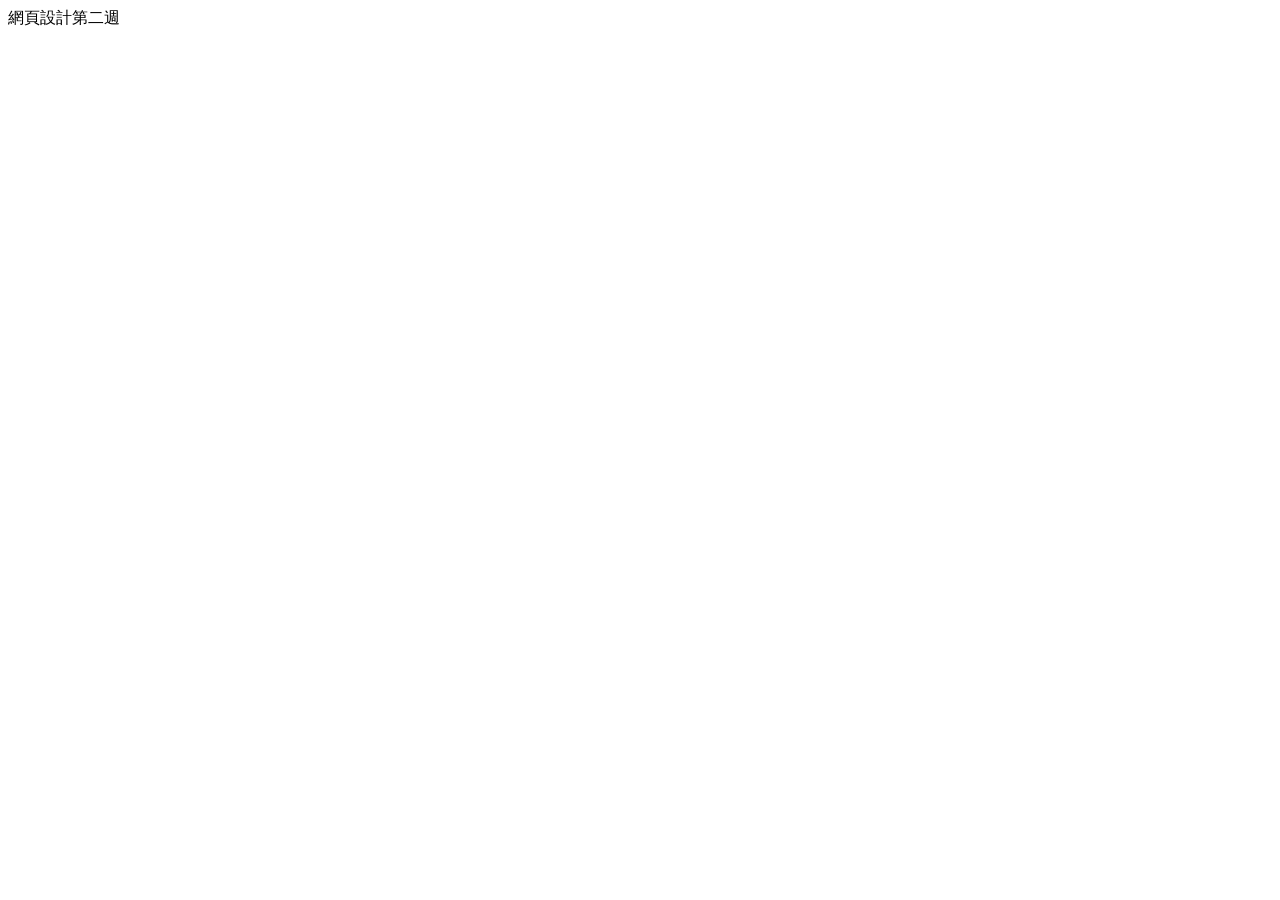
==== index.html @ a0b7dd0a "Add files via upload" ====
<!DOCTYPE html>
<html lang="en">
<head>
    <meta charset="UTF-8">
    <meta name="viewport" content="width=device-width, initial-scale=1.0">
    <title>Document</title>
</head>
<body>
    網頁設計第二週
</body>
</html>
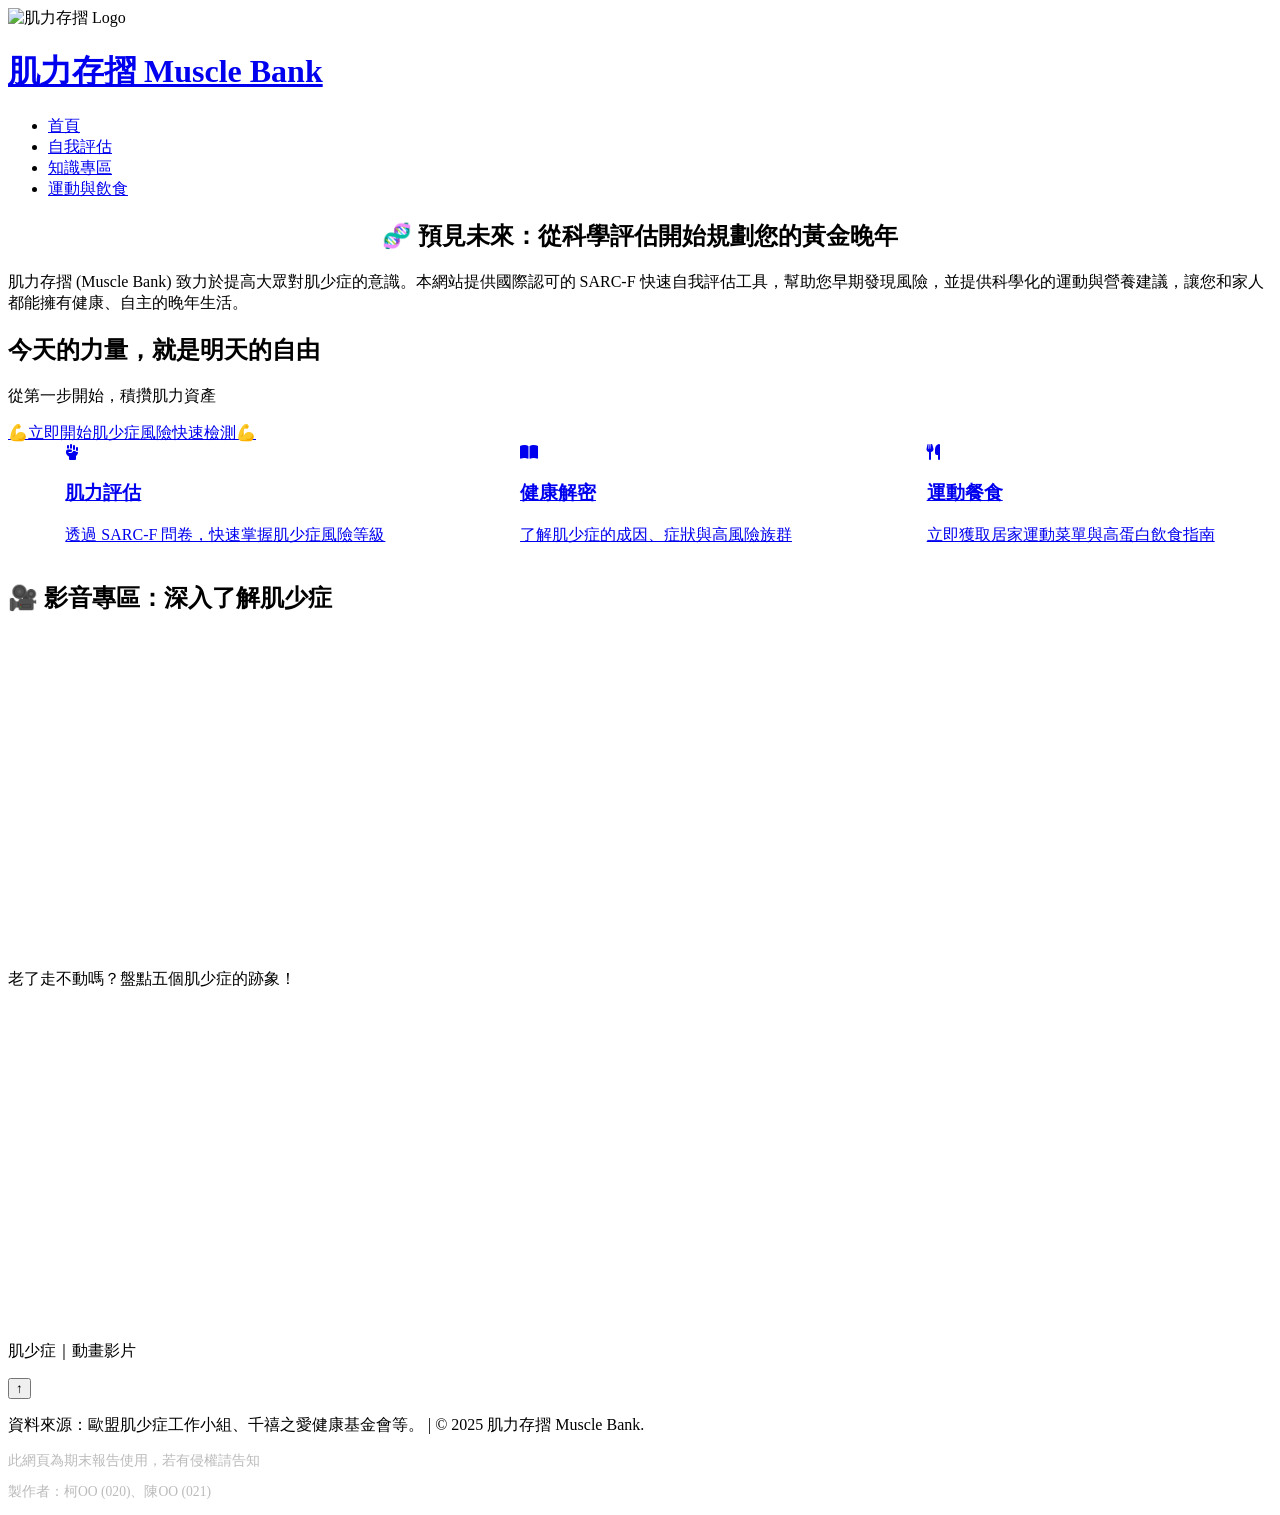
==== commit e0d7e930: "Add files via upload" ====
--- a/index.html
+++ b/index.html
@@ -1,11 +1,116 @@
 <!DOCTYPE html>
-<html lang="en">
+<html lang="zh-Hant">
 <head>
     <meta charset="UTF-8">
     <meta name="viewport" content="width=device-width, initial-scale=1.0">
-    <title>Document</title>
+    <title>肌力存摺 Muscle Bank - 首頁</title>
+    <link rel="stylesheet" href="style.css"> 
+    <link rel="stylesheet" href="https://cdnjs.cloudflare.com/ajax/libs/font-awesome/6.5.1/css/all.min.css">
 </head>
 <body>
-    網頁設計第二週
+    
+    <header>
+        <div class="container header-content">
+            <div class="logo-container">
+                <img src="images/logo.png" alt="肌力存摺 Logo" class="header-logo-img"> 
+                <h1><a href="index.html">肌力存摺 Muscle Bank</a></h1>
+            </div>
+            <nav>
+                <ul>
+                    <li><a href="index.html">首頁</a></li>
+                    <li><a href="quiz.html">自我評估</a></li>
+                    <li><a href="knowledge.html">知識專區</a></li>
+                    <li><a href="guidance.html">運動與飲食</a></li>
+                </ul>
+            </nav>
+        </div>
+    </header>
+
+    <main>
+        
+        <section class="hero-section"></section>
+
+        <section class="content-section container" style="margin-top: 20px;"> 
+            
+            <h2 style="text-align: center; color: var(--color-primary);">🧬 預見未來：從科學評估開始規劃您的黃金晚年</h2>
+            <p>肌力存摺 (Muscle Bank) 致力於提高大眾對肌少症的意識。本網站提供國際認可的 SARC-F 快速自我評估工具，幫助您早期發現風險，並提供科學化的運動與營養建議，讓您和家人都能擁有健康、自主的晚年生活。</p>
+            
+            <div class="highlight-cta-section">
+                <h2>今天的力量，就是明天的自由</h2>
+                <p>從第一步開始，積攢肌力資產</p>
+                
+                <a href="quiz.html" id="main-cta-button" class="start-button mega-cta">
+                    💪立即開始肌少症風險快速檢測💪
+                </a>
+            </div>
+
+        </section>
+        
+        <section class="icon-guidance-section content-section container">
+            <div class="icon-cards" style="display: flex; justify-content: space-around; gap: 20px;">
+                <div class="icon-card">
+                    <a href="quiz.html" class="icon-link">
+                        <i class="fas fa-hand-fist icon-large"></i> 
+                        <h3>肌力評估</h3> 
+                        <p>透過 SARC-F 問卷，快速掌握肌少症風險等級</p>
+                    </a>
+                </div>
+                <div class="icon-card">
+                    <a href="knowledge.html" class="icon-link">
+                        <i class="fas fa-book-open icon-large"></i> 
+                        <h3>健康解密</h3> 
+                        <p>了解肌少症的成因、症狀與高風險族群</p>
+                    </a>
+                </div>
+                <div class="icon-card">
+                    <a href="guidance.html" class="icon-link">
+                        <i class="fas fa-utensils icon-large"></i> 
+                        <h3>運動餐食</h3> 
+                        <p>立即獲取居家運動菜單與高蛋白飲食指南</p>
+                    </a>
+                </div>
+            </div>
+        </section>
+
+        <section class="video-section container">
+            <h2 class="video-section-title">🎥 影音專區：深入了解肌少症</h2>
+            
+            <div class="video-grid">
+                
+                <div class="video-item">
+                    <div class="video-wrapper">
+                        <iframe width="560" height="315" src="https://www.youtube.com/embed/r47Ue1kcy0U?si=YlmwYl3SFFD0ogI5" title="YouTube video player" frameborder="0" allow="accelerometer; autoplay; clipboard-write; encrypted-media; gyroscope; picture-in-picture; web-share" referrerpolicy="strict-origin-when-cross-origin" allowfullscreen></iframe>
+                    </div>
+                    <p class="video-caption">老了走不動嗎？盤點五個肌少症的跡象！</p>
+                </div>
+
+                <div class="video-item">
+                    <div class="video-wrapper">
+                        <iframe width="560" height="315" src="https://www.youtube.com/embed/FNrtE11IoHw?si=8PXBadcDPp6NOmvk" title="YouTube video player" frameborder="0" allow="accelerometer; autoplay; clipboard-write; encrypted-media; gyroscope; picture-in-picture; web-share" referrerpolicy="strict-origin-when-cross-origin" allowfullscreen></iframe>
+                    </div>
+                    <p class="video-caption">肌少症｜動畫影片</p>
+                </div>
+
+            </div>
+        </section>
+        
+    </main>
+
+    <button id="back-to-top" title="回到頂部">↑</button>
+
+    <footer>
+        <div class="container">
+            <p>資料來源：歐盟肌少症工作小組、千禧之愛健康基金會等。 | &copy; 2025 肌力存摺 Muscle Bank.</p>
+            <p style="margin-top: 10px; font-size: 0.85em; color: #BBB;">
+                此網頁為期末報告使用，若有侵權請告知
+            </p>
+            <p style="font-size: 0.85em; color: #BBB;">
+                製作者：柯OO (020)、陳OO (021)
+            </p>
+        </div>
+    </footer>
+    
+    <script src="script.js"></script>
+    
 </body>
 </html>
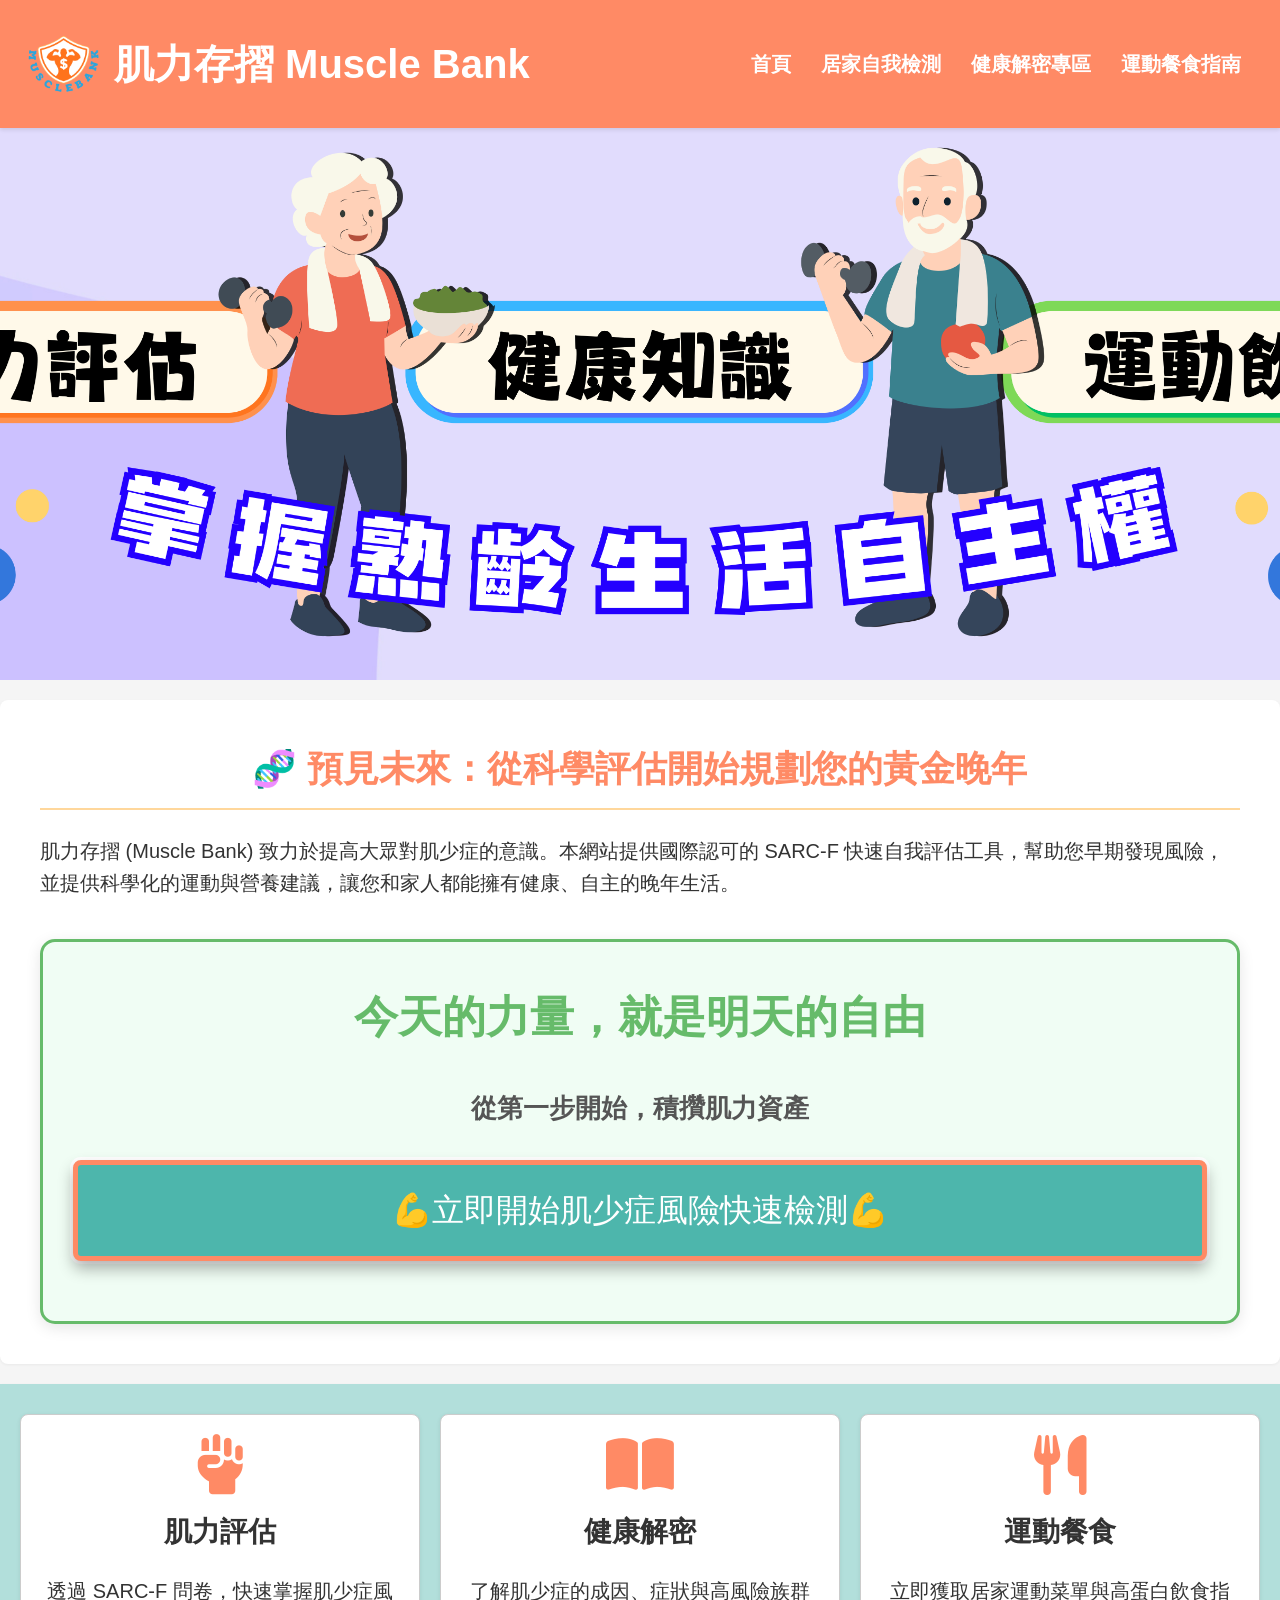
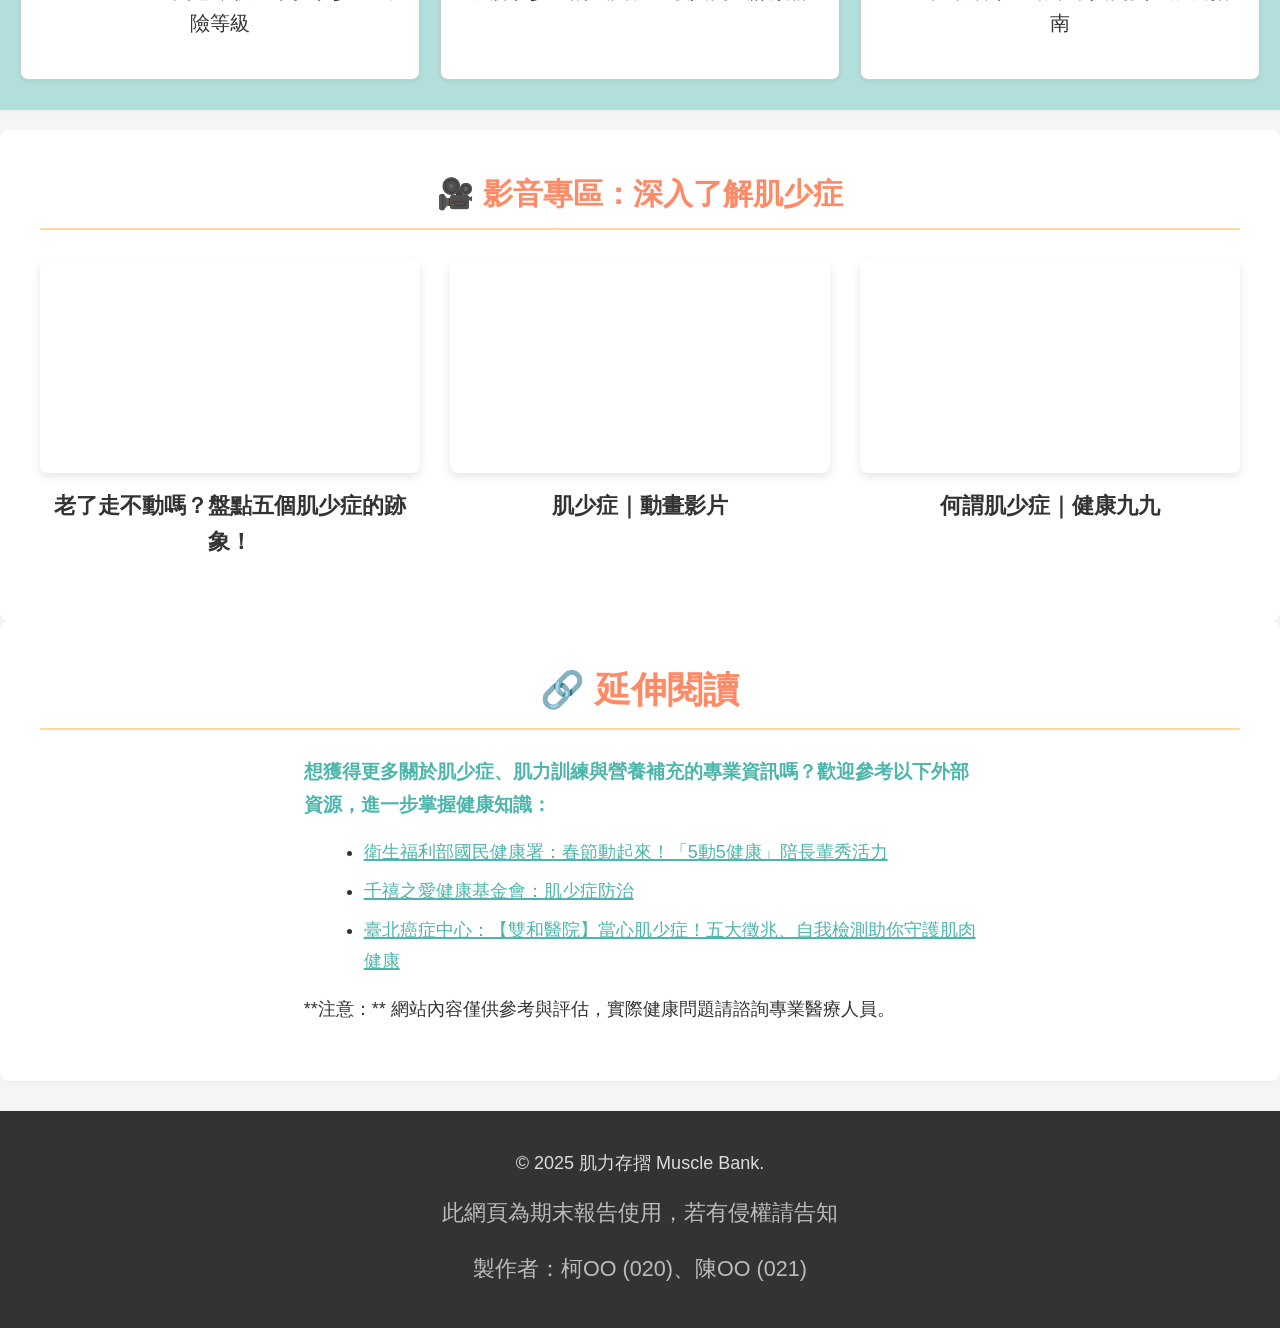
==== commit 4fee8cb0: "Add files via upload" ====
--- a/index.html
+++ b/index.html
@@ -18,9 +18,9 @@
             <nav>
                 <ul>
                     <li><a href="index.html">首頁</a></li>
-                    <li><a href="quiz.html">自我評估</a></li>
-                    <li><a href="knowledge.html">知識專區</a></li>
-                    <li><a href="guidance.html">運動與飲食</a></li>
+                    <li><a href="quiz.html">居家自我檢測</a></li>
+                    <li><a href="knowledge.html">健康解密專區</a></li>
+                    <li><a href="guidance.html">運動餐食指南</a></li>
                 </ul>
             </nav>
         </div>
@@ -91,20 +91,49 @@
                     <p class="video-caption">肌少症｜動畫影片</p>
                 </div>
 
+                <div class="video-item">
+                    <div class="video-wrapper">
+                        <iframe width="560" height="315" src="https://www.youtube.com/embed/Tvg4eTd5BA8?si=67gIoUvZMiAh_TAP" title="YouTube video player" frameborder="0" allow="accelerometer; autoplay; clipboard-write; encrypted-media; gyroscope; picture-in-picture; web-share" referrerpolicy="strict-origin-when-cross-origin" allowfullscreen></iframe>
+                    </div>
+                    <p class="video-caption">何謂肌少症｜健康九九</p>
+                </div>
+                </div>
+        </section>
+        
+        <section class="content-section container">
+            <h2 class="video-section-title">🔗 延伸閱讀</h2>
+
+            <div class="prose">
+                <p class="lead">
+                    想獲得更多關於肌少症、肌力訓練與營養補充的專業資訊嗎？歡迎參考以下外部資源，進一步掌握健康知識：
+                </p>
+                <ul>
+                    <li>
+                        <a href="https://www.hpa.gov.tw/Pages/Detail.aspx?nodeid=4878&pid=18778" target="_blank" rel="noopener noreferrer">衛生福利部國民健康署：春節動起來！「5動5健康」陪長輩秀活力</a>
+                    </li>
+                    <li>
+                        <a href="https://www.1000-love.org.tw/contents/views?id=75" target="_blank" rel="noopener noreferrer">千禧之愛健康基金會：肌少症防治</a>
+                    </li>
+                    <li>
+                        <a href="https://www.cancertaipei.tw/news/%E3%80%90%E9%9B%99%E5%92%8C%E9%86%AB%E9%99%A2%E3%80%91%E7%95%B6%E5%BF%83%E8%82%8C%E5%B0%91%E7%97%87%EF%BC%81%E4%BA%94%E5%A4%A7%E5%BE%B5%E5%85%86%E3%80%81%E8%87%AA%E6%88%91%E6%AA%A2%E6%B8%AC%E5%8A%A9/" target="_blank" rel="noopener noreferrer">臺北癌症中心：【雙和醫院】當心肌少症！五大徵兆、自我檢測助你守護肌肉健康</a>
+                    </li>
+                </ul>
+                <p>
+                    **注意：** 網站內容僅供參考與評估，實際健康問題請諮詢專業醫療人員。
+                </p>
             </div>
         </section>
-        
-    </main>
+        </main>
 
-    <button id="back-to-top" title="回到頂部">↑</button>
+    <button id="back-to-top" title="回到頂部">TOP</button>
 
     <footer>
         <div class="container">
-            <p>資料來源：歐盟肌少症工作小組、千禧之愛健康基金會等。 | &copy; 2025 肌力存摺 Muscle Bank.</p>
-            <p style="margin-top: 10px; font-size: 0.85em; color: #BBB;">
+            <p>&copy; 2025 肌力存摺 Muscle Bank.</p>
+            <p style="margin-top: 10px; font-size: 1.2em; color: #BBB;">
                 此網頁為期末報告使用，若有侵權請告知
             </p>
-            <p style="font-size: 0.85em; color: #BBB;">
+            <p style="font-size: 1.2em; color: #BBB;">
                 製作者：柯OO (020)、陳OO (021)
             </p>
         </div>
--- a/style.css
+++ b/style.css
@@ -0,0 +1,1114 @@
+/* 設定中高齡友善的基礎樣式 */
+
+/* === 全域設定 === */
+*, *::before, *::after {
+    box-sizing: border-box;
+}
+
+html, body {
+    width: 100%;
+    margin: 0;
+    padding: 0;
+}
+
+/* === 顏色變數定義 === */
+:root {
+    --color-primary: #FF8A65; /* 珊瑚橙 */
+    --color-secondary: #FFE0B2; /* 淺奶油橘 */
+    --color-success: #66BB6A; /* 柔和綠色 (標語/CTA) */
+    --color-background: #F5F5F5; /* 頁面主背景 */
+    --color-dark: #333333;
+    --color-light-text: #FFFFFF;
+    --color-border: #CCCCCC;
+    --color-accent: #FFD79B; /* 金黃色 */
+    --color-cool-rest: #B2DFDB; /* 淺青色 */
+    --color-teal-action: #4DB6AC; /* 藍綠色 */
+    
+    /* 結果框顏色定義 */
+    --risk-low: #C8E6C9;      
+    --risk-moderate: #FFE0B2; 
+    --risk-high: #FFCDD2;     
+}
+
+body {
+    font-family: "Microsoft JhengHei", "Noto Sans TC", sans-serif;
+    background-color: var(--color-background);
+    color: var(--color-dark);
+    line-height: 1.6;
+    /* 基礎字體調整：放大到 16px-20px */
+    font-size: clamp(16px, 1.2vw + 12px, 20px); 
+    padding-top: 80px; /* 預留 Header 空間 */
+    scroll-behavior: smooth; 
+}
+
+/* === 文字易讀性：可重用的內容排版工具類 (.prose) === */
+.prose {
+    max-width: 70ch; /* 理想閱讀寬度 */
+    margin: 0 auto;
+    padding: 0 14px;
+    font-size: clamp(16px, 1.2vw + 12px, 18px);
+    line-height: 1.75; /* 增加行高幫助掃讀 */
+    color: var(--color-dark);
+    text-rendering: optimizeLegibility;
+    -webkit-font-smoothing: antialiased;
+    hyphens: auto;
+}
+.prose p { margin: 1rem 0; }
+.prose h1, .prose h2, .prose h3, .prose h4 { color: var(--color-primary); line-height: 1.25; margin-top: 1.25em; margin-bottom: 0.5em; }
+.prose h2 { font-size: clamp(20px, 2vw + 12px, 28px); }
+.prose h3 { font-size: clamp(18px, 1.6vw + 12px, 22px); }
+.prose ul, .prose ol { margin: 0.6rem 0 0.8rem 1.25rem; }
+.prose li { margin-bottom: 0.45rem; }
+.prose .lead { font-size: 1.05em; font-weight: 600; color: var(--color-teal-action); }
+.prose a { color: var(--color-teal-action); text-decoration: underline; text-decoration-thickness: 2px; }
+.prose blockquote { border-left: 4px solid var(--color-teal-action); padding: 10px 14px; background: #F7FFFA; border-radius: 8px; color: #2f5d47; margin: 1rem 0; }
+.prose code { background: rgba(0,0,0,0.04); padding: 2px 6px; border-radius: 4px; font-family: ui-monospace, SFMono-Regular, Menlo, Monaco, "Roboto Mono", "Noto Sans Mono", monospace; }
+.prose table { width: 100%; }
+
+@media (max-width: 760px) {
+    .prose { padding: 0 20px; font-size: 16px; }
+}
+
+/* 確保 main 標籤不限制寬度 */
+main {
+    width: 100%;
+    max-width: none;
+    margin: 0;
+    padding: 0;
+}
+
+/* 內容區塊置中 (共用類別) */
+.container {
+    width: 100%;
+    max-width: none;
+    margin: 0;
+    padding-left: 24px;
+    padding-right: 24px;
+}
+
+/* === Header 樣式 === */
+header {
+    background-color: var(--color-primary); 
+    color: var(--color-light-text);
+    padding: 5px 0; 
+    position: fixed; 
+    width: 100%;
+    top: 0;
+    z-index: 1000;
+    box-shadow: 0 2px 4px rgba(0, 0, 0, 0.1);
+    transition: padding 0.3s ease, background-color 0.3s ease;
+}
+
+.header-content {
+    display: flex;
+    justify-content: space-between; 
+    align-items: center;
+}
+
+.logo-container {
+    display: flex;
+    align-items: center;
+    gap: 10px; 
+    transition: gap 0.3s ease; 
+}
+
+header h1 a {
+    color: var(--color-light-text);
+    text-decoration: none;
+    font-size: 1.0em; 
+    transition: font-size 0.3s ease; 
+}
+
+.header-logo-img {
+    width: 80px; 
+    height: 80px; 
+    transition: all 0.3s ease;
+    display: block; 
+}
+
+/* === Header 滾動縮小效果 === */
+header.header-scrolled {
+    padding: 0.5px 0; 
+}
+header.header-scrolled .logo-container { gap: 3px; }
+header.header-scrolled .header-logo-img { width: 50px; height: 50px; }
+header.header-scrolled h1 a { font-size: 0.8em; }
+
+/* === Nav 樣式 === */
+nav ul {
+    list-style: none;
+    padding: 0;
+    margin: 0;
+    display: flex;
+    justify-content: flex-end;
+}
+nav li a {
+    color: var(--color-light-text);
+    text-decoration: none;
+    padding: 10px 15px;
+    display: block;
+    font-weight: bold;
+}
+nav li a:hover {
+    background-color: #E67A59;
+    border-radius: 5px;
+}
+
+/* === Hero Section (純圖片滿版橫幅) === */
+.hero-section {
+    background-image: url('images/hero_banner.png'); 
+    background-color: var(--color-secondary); 
+    background-size: cover; /* 滿版顯示 */
+    background-position: center; 
+    background-repeat: no-repeat;
+    
+    width: 100%;
+    height: 600px; /* 預設桌機高度 */
+    
+    padding: 0; 
+    margin: 0;
+    border-radius: 0; 
+    box-shadow: none;
+    display: block; 
+}
+
+@media (max-width: 1024px) {
+    .hero-section {
+        height: 400px; /* 筆電高度 */
+    }
+}
+
+/* === 首頁標語區塊 (Hero Tagline) === */
+.hero-tagline {
+    text-align: center;
+    padding: 40px 20px;
+    background-color: var(--color-background);
+}
+
+.hero-tagline h2 {
+    font-size: 2.5em;
+    color: var(--color-success);
+    margin-bottom: 10px;
+    margin-top: 0;
+    font-weight: bold;
+}
+
+.hero-tagline p {
+    font-size: 1.4em;
+    color: var(--color-success);
+    margin: 0;
+    font-weight: bold;
+}
+
+/* === 內文區塊樣式 === */
+.content-section {
+    margin-top: 0; 
+    padding: 40px;
+    margin-bottom: 20px;
+    background-color: var(--color-light-text);
+    border-radius: 8px;
+    box-shadow: 0 1px 3px rgba(0, 0, 0, 0.05);
+}
+
+.content-section h2 {
+    color: var(--color-primary); 
+    border-bottom: 2px solid var(--color-accent);
+    padding-bottom: 10px;
+    /* 放大 H2 標題 */
+    font-size: 1.8em; 
+    margin-bottom: 25px;
+    margin-top: 0;
+}
+
+.content-section h3 {
+    /* 放大 H3 標題 */
+    font-size: 1.4em; 
+    color: var(--color-dark);
+    margin-top: 0;
+    margin-bottom: 15px;
+    font-weight: bold;
+}
+
+/* === 強調型 CTA 區塊 (標語+按鈕) === */
+.highlight-cta-section {
+    background-color: #f0fdf4;
+    border: 3px solid var(--color-success); 
+    border-radius: 15px; 
+    padding: 40px 30px;
+    margin-top: 40px;
+    text-align: center;
+    box-shadow: 0 4px 15px rgba(0, 0, 0, 0.1); 
+}
+
+.highlight-cta-section h2 {
+    color: var(--color-success) !important; 
+    font-size: 2.2em;
+    margin-bottom: 10px;
+    margin-top: 0;
+    border-bottom: none !important; 
+}
+
+.highlight-cta-section p {
+    font-size: 1.3em;
+    color: #555;
+    margin-bottom: 30px;
+    font-weight: bold;
+}
+
+/* === 頁面大標題與指引 (漸層卡片風格) === */
+.page-intro-header {
+    text-align: center;
+    padding: 30px 20px;
+    margin-top: 20px; 
+    margin-bottom: 20px;
+    
+    background:linear-gradient(135deg, #f7b272 0%, #f1691b 50%, #edf03c 100%); 
+    color: #fff; 
+    border-radius: 15px; 
+    box-shadow: 0 4px 10px rgba(255, 138, 101, 0.3); 
+    border: none; 
+}
+
+/* 通用頁首元件：.page-hero 與變體 */
+.page-hero {
+    text-align: center;
+    padding: 48px 20px; /* 統一高度與內距 */
+    margin-top: 20px;
+    margin-bottom: 20px;
+    min-height: 140px;
+    color: #fff;
+    border-radius: 14px;
+    border: none;
+}
+.page-hero--primary {
+    background: linear-gradient(135deg, var(--color-primary), #FFB74D);
+    box-shadow: 0 4px 10px rgba(255, 138, 101, 0.25);
+}
+.page-hero--green {
+    background: linear-gradient(135deg, #66BB6A 0%, #4DB6AC 50%, #81C784 100%);
+    box-shadow: 0 6px 18px rgba(76,175,80,0.12);
+}
+.page-hero .main-title { 
+    color: #fff; 
+    margin: 0; 
+    /* 顯著放大主標題 */
+    font-size: 3.0em; 
+}
+.page-hero p { color: rgba(255,255,255,0.95); font-weight: 600; margin: 6px 0 0 0; }
+
+.knowledge-card h2 i,
+.knowledge-card h3 i {
+    margin-right: 10px;
+    color: var(--color-teal-action);
+    font-size: 1.05em;
+    vertical-align: middle;
+}
+
+/* 知識卡片文字美化 */
+.knowledge-card h2 {
+    /* 放大 H2 */
+    font-size: 1.6em;
+    margin-top: 24px;
+    margin-bottom: 14px;
+    color: var(--color-primary);
+    font-weight: 700;
+    line-height: 1.4;
+}
+.knowledge-card h3 {
+    /* 放大 H3 */
+    font-size: 1.3em;
+    margin-top: 18px;
+    margin-bottom: 10px;
+    color: var(--color-teal-action);
+    font-weight: 700;
+}
+.knowledge-card p {
+    line-height: 1.8;
+    color: #444;
+    margin-bottom: 12px;
+    /* 確保內文易讀 */
+    font-size: 1.15em;
+}
+.knowledge-card ul, .knowledge-card ol {
+    margin: 10px 0 0.8rem 1.25rem;
+    line-height: 2;
+}
+.knowledge-card li {
+    margin-bottom: 8px;
+    color: #333;
+    font-size: 1.05em; /* 讓列表文字也稍大 */
+}
+
+/* 響應式：手機上圖片回到居中堆疊 */
+@media (max-width: 760px) {
+    .alert-figure {
+        float: none;
+        width: 100%;
+        margin: 16px 0;
+    }
+}
+
+/* Alert figure: sarcopenia diagnosis criteria */
+.alert-figure {
+    float: right;
+    width: 480px;
+    margin: -105px 50px 60px 10px;
+    text-align: center;
+}
+.alert-figure img {
+    max-width: 100%;
+    width: 100%;
+    height: auto;
+}
+
+/* Guidance placeholder figure (圖片大小與置中修正) */
+.guidance-figure {
+    float: none; 
+    width: 90%; /* 圖片容器佔內容區塊 90% 的寬度 (左右留白 5%) */
+    margin: 20px auto; /* 將左右 margin 設為 auto 實現居中 */
+    max-width: 900px; /* 限制圖片在非常寬的螢幕上不會超過 900px */
+    
+    border-radius: 8px;
+    overflow: hidden;
+    box-shadow: 0 6px 18px rgba(0,0,0,0.08);
+    text-align: center; 
+}
+.guidance-figure img { 
+    width: 100%; 
+    max-width: 100%; /* 圖片填滿容器 */
+    height: auto; 
+    display: block; 
+}
+
+
+@media (max-width: 760px) {
+    .page-hero { padding: 36px 16px; min-height: 120px; }
+    .page-hero .main-title { font-size: 1.6em; }
+    .guidance-figure { float: none; width: 100%; margin: 12px 0; max-width: none; } /* 手機上恢復滿版 */
+}
+
+/* Guidance exercise grid: table left, figure right; responsive stack on small screens 
+   重要：確保如果 .guidance-grid 仍存在，它不會強制並排
+*/
+.guidance-grid {
+    display: block;
+    clear: both; /* 清除所有可能的浮動干擾 */
+}
+.guidance-grid .guidance-table,
+.guidance-grid .guidance-figure {
+    width: 100%;
+    margin: 10px 0;
+}
+
+/* 維持表格原樣：撤銷 .guidance-table 的寬度限制與置中 */
+.guidance-table {
+    width: 100%; 
+    max-width: none; 
+    margin: 0; 
+}
+
+/* Nutrition highlights */
+.nutrition-callout {
+    background: linear-gradient(90deg, rgba(255,255,255,0.9), #F7FFF9);
+    border-left: 4px solid var(--color-teal-action);
+    padding: 12px 16px;
+    border-radius: 8px;
+    margin: 12px 0 18px 0;
+}
+
+.nutrition-list { display: grid; grid-template-columns: repeat(auto-fit, minmax(220px, 1fr)); gap: 12px; margin-top: 8px; }
+.nutrition-list .item { background: #fff; border: 1px solid rgba(0,0,0,0.04); padding: 10px; border-radius: 8px; }
+
+/* 藍色漸層變體（知識專區使用） */
+.page-hero--blue {
+    background: linear-gradient(135deg, #7bc4ff 0%, #2d41f5 45%, #7bc4ff 100%);
+    box-shadow: 0 10px 30px rgba(25,118,210,0.18);
+    padding: 48px 20px;
+    min-height: 140px;
+    border-bottom: 4px solid rgba(21,101,192,0.08);
+}
+
+/* Guidance layout tweaks to avoid long narrow blocks on mobile */
+/* *** 運動/飲食 指導內容調整 (放大文字和標題) + 移除多餘分隔線樣式 *** */
+.guidance-item { 
+    margin-bottom: 26px; 
+    position: relative; /* 為了加入分隔線做定位 */
+}
+
+.guidance-item h3 { 
+    /* 放大指導標題 */
+    font-size: 1.6em; 
+    color: var(--color-primary); 
+    margin-bottom: 12px; 
+    font-weight: 700;
+}
+.guidance-item p { 
+    /* 放大指導內文 */
+    font-size: 1.2em; 
+    margin-bottom: 15px; 
+    line-height: 1.8;
+}
+.guidance-item table { width: 100%; border-collapse: collapse; }
+.guidance-item table th, .guidance-item table td { padding: 10px; }
+.guidance-item .table-wrapper { overflow-x: auto; }
+
+@media (max-width: 760px) {
+    .page-hero--blue { padding: 36px 16px; min-height: 120px; }
+    .page-hero .main-title { font-size: 1.6em; }
+    .guidance-item h3 { font-size: 1.3em; } /* 手機上微調小一點 */
+    .guidance-item p { font-size: 1.1em; } /* 手機上微調小一點 */
+}
+
+/* 綠色系漸層橫幅（供知識專區使用） */
+.page-hero-green {
+    text-align: center;
+    padding: 36px 20px;
+    margin-top: 20px;
+    margin-bottom: 24px;
+    background: linear-gradient(135deg, #66BB6A 0%, #4DB6AC 50%, #81C784 100%);
+    color: #fff;
+    border-radius: 14px;
+    box-shadow: 0 6px 18px rgba(76,175,80,0.12);
+    border: none;
+}
+.page-hero-green .main-title { color: #fff; font-size: 2.2em; margin-bottom: 6px; }
+.page-hero-green p { color: rgba(255,255,255,0.95); font-weight: 600; margin: 0; }
+
+/* 知識卡片與強調區塊 */
+.knowledge-card {
+    background: linear-gradient(180deg, #ffffff, #F6FFF8);
+    padding: 22px;
+    border-radius: 12px;
+    box-shadow: 0 6px 18px rgba(0,0,0,0.05);
+    border: 1px solid rgba(77,182,172,0.08);
+}
+.knowledge-card h2 { color: var(--color-teal-action); margin-top: 0; }
+
+.callout-warning {
+    background: linear-gradient(90deg, rgba(255,235,238,0.8), rgba(255,244,229,0.6));
+    border-left: 6px solid #E53935;
+    padding: 12px 16px;
+    border-radius: 8px;
+    color: #6b2a2a;
+    margin: 12px 0 20px 0;
+}
+
+.key-points { display: flex; gap: 14px; flex-wrap: wrap; margin-top: 12px; }
+.key-point { flex: 1 1 220px; background: #fff; padding: 12px; border-radius: 10px; border: 1px solid rgba(0,0,0,0.04); box-shadow: 0 4px 10px rgba(0,0,0,0.03); }
+.key-point strong { color: var(--color-primary); }
+
+/* 響應式微調 */
+@media (max-width: 760px) {
+    .page-hero-green .main-title { font-size: 1.6em; }
+    .key-points { flex-direction: column; }
+}
+
+.main-title {
+    font-size: 2.4em;
+    color: #fff; 
+    margin: 0;
+    font-weight: bold;
+    letter-spacing: 1px;
+    text-shadow: 1px 1px 3px rgba(0,0,0,0.15); 
+}
+.main-title i {
+    margin-right: 10px;
+    color: #fff; 
+}
+
+/* === 導覽卡片容器 === */
+.nav-card-container {
+    background-color: #fff;
+    border-radius: 15px;
+    box-shadow: 0 8px 20px rgba(0,0,0,0.1); 
+    padding: 0 0 30px 0 !important; 
+    overflow: hidden; 
+    border: 1px solid #eee;
+}
+
+/* === 導覽卡片內的綠色標題條 (Banner) === */
+.nav-box-title {
+    background-color: #d1e7dd; 
+    color: #0f5132; 
+    font-size: 1.4em; 
+    font-weight: bold;
+    text-align: center;
+    padding: 20px;
+    margin-bottom: 20px;
+    border-left: 10px solid var(--color-success); 
+}
+.nav-box-title i {
+    margin-right: 10px;
+}
+
+/* === 操作指引文字 === */
+.nav-instruction {
+    text-align: center;
+    font-size: 1.3em;
+    color: var(--color-primary);
+    margin: 6px 0 22px 0;
+    font-weight: 700;
+}
+.nav-instruction i {
+    margin-right: 8px;
+    animation: bounce 2s infinite;
+    font-size: 1.25em;
+    vertical-align: middle;
+}
+
+@keyframes bounce {
+    0%, 20%, 50%, 80%, 100% {transform: translateY(0);}
+    40% {transform: translateY(-5px);}
+    60% {transform: translateY(-3px);}
+}
+
+/* === 問卷與表單樣式 === */
+.quiz-instruction-detail {
+    font-size: 0.95em;
+    color: #666;
+    margin-top: -10px;
+    margin-bottom: 15px;
+    padding: 5px 10px;
+    background-color: #f9f9f9;
+    border-left: 3px solid var(--color-teal-action);
+}
+
+.question legend { font-size: 1.25em; font-weight: bold; color: #444; padding-bottom: 5px; }
+.question label { display: block; padding: 12px; margin: 6px 0; border: 1px solid #eee; border-radius: 4px; cursor: pointer; transition: background-color 0.2s; font-size: 1.15em; }
+
+/* Input group: stack label above control with more spacing to avoid cramped text */
+.input-group {
+    display: flex;
+    flex-direction: column;
+    align-items: stretch;
+    gap: 6px;
+    margin-bottom: 12px;
+}
+.input-group label {
+    font-size: 1.05em;
+    line-height: 1.8;
+    padding: 4px 0;
+    color: var(--color-dark);
+}
+.input-group input,
+.input-group select {
+    padding: 10px 12px;
+    font-size: 1.05em;
+    border: 1px solid var(--color-border);
+    border-radius: 6px;
+    width: 100%;
+    max-width: none;
+}
+
+/* 每題示意圖：右側並排，手機時堆疊 */
+.question-row {
+    display: flex;
+    gap: 6px; /* 更靠近題目 */
+    align-items: flex-start; /* 頂端對齊 */
+    margin-bottom: 12px;
+}
+.question-row .question-text {
+    flex:0 0 80%;
+    min-width: 0;
+    padding-right: 6px;
+}
+.question-row .question-figure {
+    flex: 0 0 250px; /* 固定較小寬度，讓圖片大小一致 */
+    margin: 0;
+    display: flex;
+    flex-direction: column;
+    align-items: center;
+    justify-content: flex-start;
+}
+.question-row .question-figure img {
+    width: 100%;
+    height: auto;
+    max-width: 250px;
+    display: block;
+}
+.question-row .question-figure figcaption {
+    margin-top: 6px;
+    font-size: 0.9em;
+    color: #666;
+    text-align: center;
+}
+
+/* 微調：讓圖片往下移一點並往左靠近題目，桌機效果更明顯 */
+.question-row .question-figure {
+    margin-top: 30px;
+    transform: translateX(40px);
+}
+
+/* 美化問卷：fieldset 與選項 */
+.question {
+    background-color: #ffffff;
+    border: 1px solid rgba(0,0,0,0.06);
+    padding: 14px 16px;
+    border-radius: 10px;
+    box-shadow: 0 3px 10px rgba(0,0,0,0.04);
+}
+.question legend {
+    font-weight: 700;
+    color: var(--color-primary);
+    padding: 0 6px;
+    font-size: 1.05em;
+}
+.question label {
+    display: block;
+    padding: 8px 10px;
+    margin: 8px 0;
+    border-radius: 6px;
+    transition: background-color 0.15s ease, transform 0.08s ease;
+}
+.question label:hover {
+    background-color: #FAFAFA;
+    transform: translateY(-1px);
+}
+.question input[type="radio"] {
+    transform: scale(1.15);
+    margin-right: 8px;
+    accent-color: var(--color-primary);
+}
+.question .quiz-instruction-detail {
+    background: #FBFBFC;
+    border-left: 3px solid var(--color-accent);
+    padding: 8px 12px;
+    margin-bottom: 10px;
+    border-radius: 6px;
+    color: #444;
+}
+
+/* 縮小在窄版時圖片距離與欄位調整 */
+@media (max-width: 760px) {
+    .question-row { gap: 8px; }
+    .question-row .question-figure { margin-top: 6px; max-width: 160px; transform: none; }
+    .question-row .question-figure img { max-width: 160px; }
+}
+.question-row .question-figure figcaption {
+    font-size: 0.9em;
+    color: #666;
+    text-align: center;
+}
+
+@media (max-width: 760px) {
+    .question-row { flex-direction: column; }
+    .question-row .question-figure { flex: 1 1 auto; max-width: 100%; }
+}
+
+/* === 按鈕樣式 (修正：加寬) === */
+.start-button {
+    background-color: var(--color-success); 
+    color: var(--color-light-text);
+    text-decoration: none; 
+    border: none;
+    padding: 20px 80px;
+    font-size: 1.5em; 
+    cursor: pointer;
+    border-radius: 8px;
+    display: block; 
+    width: 100%;
+    text-align: center;
+    margin: 20px 0;
+    transition: background-color 0.3s;
+    box-shadow: 0 4px 6px rgba(0, 0, 0, 0.1);
+}
+.start-button:hover { background-color: #5AA05C; }
+
+/* Mega CTA (修正：加寬) */
+.mega-cta {
+    font-size: 1.6em !important; 
+    padding: 20px 32px !important; 
+    margin: 20px 0 !important; 
+    background-color: var(--color-teal-action) !important; 
+    border: 5px solid var(--color-primary); 
+    box-shadow: 0 8px 15px rgba(0, 0, 0, 0.3), 0 0 0 3px #fff; 
+    width: 100%; 
+    max-width: none;
+    display: block; 
+}
+.mega-cta:hover { background-color: #5AA05C !important; transform: translateY(-2px); box-shadow: 0 10px 20px rgba(0, 0, 0, 0.4); }
+
+/* === Icon 導引區塊 === */
+.icon-guidance-section {
+    margin-top: 20px; 
+    padding-left: 0; padding-right: 0; padding-top: 30px; padding-bottom: 30px;
+    border-radius: 0; text-align: center;
+    background-color: var(--color-cool-rest); 
+    box-shadow: 0 1px 3px rgba(0, 0, 0, 0.05);
+}
+.icon-cards { display: flex; justify-content: space-around; gap: 20px; padding: 0 20px; }
+.icon-card {
+    flex: 1; padding: 20px;
+    border: 1px solid var(--color-border); border-radius: 8px;
+    transition: transform 0.3s, box-shadow 0.3s;
+    background-color: var(--color-light-text);
+    box-shadow: 0 1px 4px rgba(0, 0, 0, 0.08); 
+    max-width: none;
+    min-width: 220px;
+}
+.icon-card:hover { transform: translateY(-5px); box-shadow: 0 8px 18px rgba(0, 0, 0, 0.1); }
+.icon-link { text-decoration: none; color: inherit; display: block; }
+.icon-card .icon-large { background-color: transparent; color: var(--color-primary); border-radius: 0; padding: 0; font-size: 3em; margin-bottom: 15px; box-shadow: none; }
+.icon-card p { text-decoration: none !important; }
+
+/* === 影片參考區樣式 === */
+.video-section {
+    margin-top: 20px;
+    padding: 40px;
+    background-color: var(--color-light-text);
+    border-radius: 8px;
+    box-shadow: 0 1px 3px rgba(0, 0, 0, 0.05);
+}
+
+.video-section-title {
+    color: var(--color-primary);
+    text-align: center;
+    border-bottom: 2px solid var(--color-accent);
+    padding-bottom: 10px;
+    margin-bottom: 30px;
+    margin-top: 0;
+}
+
+.video-grid {
+    display: flex;
+    flex-wrap: wrap; /* 允許換行，適應手機 */
+    justify-content: center;
+    gap: 30px;
+}
+
+.video-item {
+    flex: 1;
+    min-width: 300px; /* 手機上會變成單欄 */
+    max-width: 600px;
+    display: flex;
+    flex-direction: column;
+}
+
+.video-wrapper {
+    position: relative;
+    padding-bottom: 56.25%; /* 16:9 比例 */
+    height: 0;
+    overflow: hidden;
+    border-radius: 8px;
+    box-shadow: 0 4px 10px rgba(0,0,0,0.1);
+}
+
+.video-wrapper iframe {
+    position: absolute;
+    top: 0;
+    left: 0;
+    width: 100%;
+    height: 100%;
+}
+
+.video-caption {
+    text-align: center;
+    margin-top: 15px;
+    font-weight: bold;
+    color: var(--color-dark);
+    font-size: 1.1em;
+}
+
+/* === 快速導航與計算按鈕 (修正版) === */
+.quiz-nav-bar { justify-content: space-evenly; gap: 10px; display: flex; width: 100%; max-width: 100%; text-align: center; flex-wrap: wrap; }
+/* Icon 文字大小設定 */
+.icon-card-small { 
+    flex: 1; 
+    padding: 20px; 
+    border: 2px solid var(--color-border); 
+    border-radius: 10px; 
+    text-decoration: none; 
+    color: var(--color-dark); 
+    font-size: 1.2em; 
+    font-weight: bold; 
+    transition: background-color 0.3s; 
+    min-width: 200px; 
+    max-width: none; 
+    text-align: center; 
+}
+.icon-card-small:hover { background-color: #F0F0F0; box-shadow: 0 4px 10px rgba(0, 0, 0, 0.15); transform: translateY(-3px); }
+.icon-small { font-size: 2.5em; display: block; margin-bottom: 10px; }
+
+/* === 自我評估頁面排版 (通用) === */
+.assessment-layout {
+    display: flex;
+    align-items: flex-start;
+    gap: 50px; 
+    flex-wrap: wrap; 
+}
+
+.assessment-content {
+    flex: 1; 
+    min-width: 300px;
+}
+
+.assessment-image {
+    flex: 1; 
+    max-width: 600px; 
+    text-align: center; 
+    margin-top: 10px; 
+}
+
+/* 專門用於知識專區，將圖片放大的並排版面 (已優化比例：文字 1 份，圖片 2.5 份，強制放大) */
+.wide-image-layout .assessment-content {
+    flex: 1 1 300px; /* 成長權重 1, 最小起始寬度 300px (保持文字區域穩定) */
+    min-width: 300px; 
+    padding-right: 40px; 
+}
+
+.wide-image-layout .assessment-image {
+    flex: 3 1 300px; /* 成長權重 2.5 (大幅增加圖片佔用比例) */
+    max-width: 700px !important; /* 強制設定圖片最大寬度為 600px */
+    margin-right: 0; 
+}
+.wide-image-layout .assessment-image img {
+    max-width: 100% !important; /* 強制圖片在容器內縮放 */
+    height: auto;
+}
+
+
+/* 放大小腿與指環測試的圖片，保持響應式；不影響 CST 的 .img-shrink */
+#calf-section .assessment-image,
+#ring-section .assessment-image {
+    max-width: 820px; /* 讓圖片容器在桌機上可以更寬 */
+    flex: 1 1 50%;
+}
+#calf-section .assessment-image img,
+#ring-section .assessment-image img {
+    width: 100%;
+    height: auto;
+    max-width: 820px;
+}
+
+@media (max-width: 700px) {
+    #calf-section .assessment-image,
+    #ring-section .assessment-image {
+        max-width: 100%;
+        flex: 1 1 100%;
+    }
+}
+
+/* =========================================================
+   專屬版面 (只給 30秒椅子起立測試)
+   ========================================================= */
+.cst-special-layout {
+    display: flex;
+    align-items: flex-start;
+    gap: 50px; 
+    flex-wrap: wrap; 
+}
+
+.cst-special-layout .assessment-content {
+    flex: 1.8; 
+    min-width: 300px;
+}
+
+.cst-special-layout .assessment-image {
+    flex: 0.8; 
+    max-width: 600px; 
+    text-align: center; 
+    margin-top: 10px; 
+}
+
+.cst-special-layout .assessment-image img {
+    height: auto;
+}
+
+/* 專門控制 CST 圖片大小 (100%) */
+.cst-special-layout .assessment-image .img-shrink {
+    width: 100% !important; /* 加大到 100% */
+    display: inline-block; 
+}
+
+/* 圖片說明文字樣式 */
+.image-caption {
+    font-size: 0.9em;
+    color: #666;
+    margin-top: 5px;
+    text-align: center; 
+    width: 100%; 
+}
+
+/* === 計算按鈕 === */
+#calculate-calf, #calculate-ring, #calculate-cst { background-color: var(--color-success); color: var(--color-light-text); border: none; padding: 10px 25px; font-size: 1.1em; cursor: pointer; border-radius: 6px; display: block; width: 100%; max-width: none; margin-top: 10px; margin-bottom: 20px; transition: background-color 0.3s; }
+#calculate-calf:hover, #calculate-ring:hover, #calculate-cst:hover { background-color: #5AA05C; }
+#calculate-button { background-color: var(--color-teal-action); color: var(--color-light-text); border: none; padding: 15px 30px; font-size: 1.2em; cursor: pointer; border-radius: 6px; display: block; width: 100%; margin-top: 30px; transition: background-color 0.3s; }
+#calculate-button:hover { background-color: #45A599; }
+
+/* === 30秒測試步驟與警示樣式 === */
+.warning-message {
+    color: #D32F2F;
+    background-color: #FFEBEE;
+    padding: 15px;
+    border-left: 5px solid #D32F2F;
+    border-radius: 4px;
+    font-weight: bold;
+    margin-bottom: 20px;
+}
+.warning-message i { margin-right: 8px; }
+
+.cst-text-style {
+    font-size: 1.1em; 
+    line-height: 2.5;  
+    color: #333; 
+}
+.cst-text-style li { margin-bottom: 15px; }
+.cst-text-style strong { color: var(--color-primary); }
+
+.steps-list { padding-left: 20px; line-height: 3; }
+.steps-list li { margin-bottom: 10px; }
+.steps-list strong { color: var(--color-primary); }
+
+/* === 錨點定位修正 === */
+#sarcf-test, #calf-section, #ring-section, #cst-section {
+    scroll-margin-top: 100px;
+}
+
+/* === 分隔線優化 (維持統一的 icon 樣式) === */
+/* 通用分隔線 */
+.section-divider {
+    border: 0;
+    height: 2px;
+    background: linear-gradient(90deg, transparent, var(--color-teal-action), transparent);
+    margin: 60px 0;
+    position: relative;
+    opacity: 0.95;
+    border-radius: 2px;
+}
+.section-divider::after {
+    content: "";
+    position: absolute;
+    width: 18px;
+    height: 18px;
+    background: var(--color-teal-action);
+    top: 50%;
+    left: 50%;
+    transform: translate(-50%, -50%) rotate(45deg);
+    border-radius: 3px;
+    box-shadow: 0 4px 10px rgba(77,182,172,0.12);
+    border: 3px solid var(--color-background);
+}
+
+.section-divider-small {
+    border: 0;
+    height: 1px;
+    background: linear-gradient(90deg, transparent, var(--color-border), transparent);
+    margin: 25px 0;
+    opacity: 0.9;
+}
+
+/* 細點狀風格 */
+.divider-dotted {
+    border: 0;
+    height: 0;
+    border-top: 4px dotted rgba(0,0,0,0.08);
+    margin: 40px 0;
+}
+
+/* 漸層厚條 */
+.divider-gradient {
+    height: 6px;
+    border-radius: 6px;
+    background: linear-gradient(90deg, rgba(77,182,172,0.15), var(--color-teal-action), rgba(77,182,172,0.15));
+    margin: 40px 0;
+    box-shadow: inset 0 1px 0 rgba(255,255,255,0.6);
+}
+
+/* 中置文字分隔線，將文字放在中間 */
+.divider-with-text {
+    display: flex;
+    align-items: center;
+    gap: 12px;
+    color: var(--color-dark);
+    font-weight: 600;
+    margin: 40px 0;
+    font-size: 0.95em;
+}
+.divider-with-text::before,
+.divider-with-text::after {
+    content: "";
+    flex: 1;
+    height: 1px;
+    background: linear-gradient(90deg, transparent, var(--color-border), transparent);
+}
+.divider-with-text span {
+    padding: 8px 14px;
+    background: var(--color-light-text);
+    border-radius: 16px;
+    border: 1px solid var(--color-border);
+    box-shadow: 0 2px 6px rgba(0,0,0,0.04);
+}
+
+/* 中置小圖示分隔線（統一為 icon 樣式） */
+.divider-icon {
+    position: relative;
+    height: 2px;
+    background: linear-gradient(90deg, transparent, rgba(0,0,0,0.06), transparent);
+    margin: 40px 0;
+}
+.divider-icon::after {
+    content: "✦";
+    position: absolute;
+    top: 50%;
+    left: 50%;
+    transform: translate(-50%, -50%);
+    font-size: 18px;
+    background: var(--color-light-text);
+    padding: 6px;
+    border-radius: 50%;
+    border: 2px solid var(--color-border);
+    color: var(--color-primary);
+    box-shadow: 0 4px 10px rgba(0,0,0,0.06);
+}
+
+/* === 表格樣式 === */
+table { width: 100%; border-collapse: collapse; margin-top: 15px; }
+table, th, td { border: 1px solid #ddd; }
+th, td { padding: 12px; text-align: left; width: 33.33%; }
+th { background-color: var(--color-accent); color: var(--color-dark); }
+
+/* 表格縮小與字體縮小樣式 */
+.small-table {
+    width: 100% !important; 
+    margin: 20px 0 !important; 
+}
+
+.small-table th, 
+.small-table td {
+    font-size: 0.95em; 
+    text-align: center; 
+}
+/* === 結果框 === */
+.result-box { margin-top: 25px !important; padding: 20px !important; border-radius: 10px; font-size: 1.2em; font-weight: bold; border: 3px solid; box-shadow: 0 4px 12px rgba(0, 0, 0, 0.25); transition: all 0.3s ease; }
+.result-box h4 { margin-top: 0; color: var(--color-dark); font-size: 1.4em; }
+.risk-high { background-color: var(--risk-high); border-color: #E57373; }
+.risk-moderate { background-color: var(--risk-moderate); border-color: #FFB74D; }
+.risk-low { background-color: var(--risk-low); border-color: #81C784; }
+
+/* === 回到頂部按鈕 (已修改為 TOP 文字) === */
+#back-to-top { 
+    display: none; 
+    position: fixed; 
+    bottom: 20px; 
+    right: 20px; 
+    z-index: 999; 
+    border: none; 
+    outline: none; 
+    background-color: var(--color-primary); 
+    color: var(--color-light-text); 
+    cursor: pointer; 
+    width: 50px; 
+    height: 50px; 
+    padding: 0; 
+    line-height: 50px; 
+    text-align: center; 
+    font-size: 1.0em; /* 調整大小以適應 TOP 文字 */
+    font-weight: bold; /* 讓 TOP 更顯眼 */
+    border-radius: 50%; 
+    box-shadow: 0 3px 6px rgba(0, 0, 0, 0.3); 
+    transition: background-color 0.3s, transform 0.2s; 
+}
+#back-to-top:hover { background-color: #E67A59; transform: translateY(-2px); }
+
+/* === Footer === */
+footer { background-color: var(--color-dark); color: #ddd; text-align: center; padding: 20px 0; margin-top: 30px; font-size: 0.9em; }
